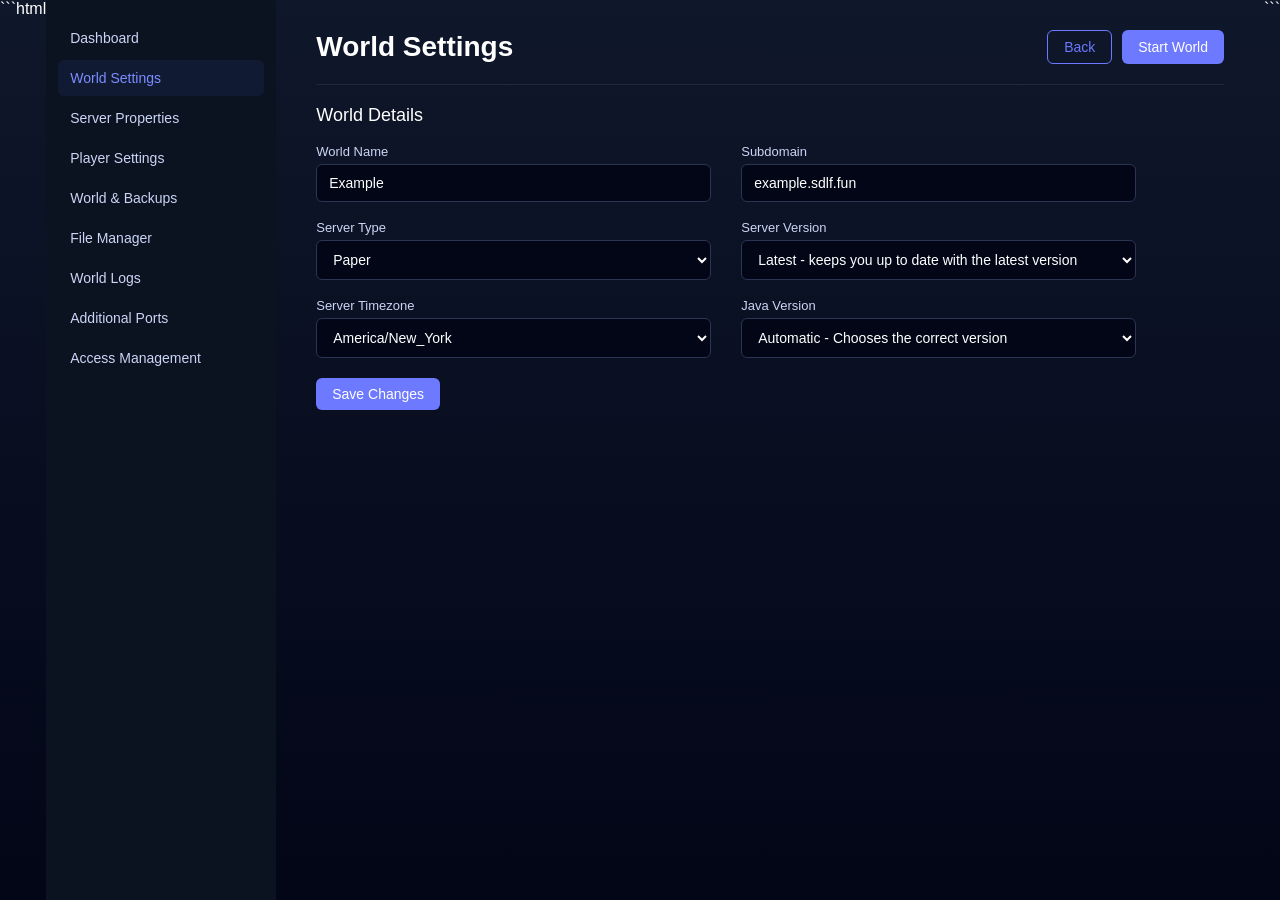
==== custombg.html @ c8bd960c "Create custombg.html" ====
```html
<!DOCTYPE html>
<html lang="en">
<head>
<meta charset="UTF-8">
<meta name="viewport" content="width=device-width, initial-scale=1.0">
<title>World Settings</title>
<style>
*{margin:0;padding:0;box-sizing:border-box;font-family:Segoe UI,sans-serif}
body{background:linear-gradient(180deg,#0f172a,#020617);color:#fff;height:100vh;display:flex}
.sidebar{width:230px;background:#0b1220;padding:20px 12px}
.sidebar ul{list-style:none}
.sidebar li{margin-bottom:4px}
.sidebar a{display:block;padding:10px 12px;border-radius:6px;color:#cbd5f5;text-decoration:none;font-size:14px}
.sidebar a:hover{background:#111a33}
.sidebar .active{background:#111a33;color:#7c8cff}
.main{flex:1;padding:30px 40px}
.topbar{display:flex;justify-content:space-between;align-items:center;margin-bottom:20px}
.title{font-size:28px;font-weight:600}
.btn{padding:8px 16px;border-radius:6px;border:none;font-size:14px;cursor:pointer}
.btn-outline{background:transparent;border:1px solid #6d79ff;color:#6d79ff}
.btn-primary{background:#6d79ff;color:#fff}
.top-buttons{display:flex;gap:10px}
.divider{height:1px;background:#1e293b;margin-bottom:20px}
.section-title{font-size:18px;margin-bottom:18px}
.form-grid{display:grid;grid-template-columns:1fr 1fr;gap:18px 30px;max-width:820px}
.form-group{display:flex;flex-direction:column}
label{font-size:13px;margin-bottom:5px;color:#cbd5f5}
input,select{padding:10px 12px;border-radius:6px;border:1px solid #2a3553;background:#020617;color:#fff;font-size:14px}
input:focus,select:focus{border-color:#6d79ff;outline:none}
.save-btn{margin-top:20px}
@media(max-width:900px){.form-grid{grid-template-columns:1fr}.sidebar{display:none}}
</style>
</head>
<body>

<div class="sidebar">
<ul>
<li><a href="#">Dashboard</a></li>
<li><a href="#" class="active">World Settings</a></li>
<li><a href="#">Server Properties</a></li>
<li><a href="#">Player Settings</a></li>
<li><a href="#">World & Backups</a></li>
<li><a href="#">File Manager</a></li>
<li><a href="#">World Logs</a></li>
<li><a href="#">Additional Ports</a></li>
<li><a href="#">Access Management</a></li>
</ul>
</div>

<div class="main">
<div class="topbar">
<div class="title">World Settings</div>
<div class="top-buttons">
<button class="btn btn-outline">Back</button>
<button class="btn btn-primary">Start World</button>
</div>
</div>

<div class="divider"></div>

<div class="section-title">World Details</div>

<div class="form-grid">
<div class="form-group">
<label>World Name</label>
<input type="text" value="Example">
</div>

<div class="form-group">
<label>Subdomain</label>
<input type="text" value="example.sdlf.fun">
</div>

<div class="form-group">
<label>Server Type</label>
<select>
<option>Paper</option>
<option>Spigot</option>
<option>Vanilla</option>
</select>
</div>

<div class="form-group">
<label>Server Version</label>
<select>
<option>Latest - keeps you up to date with the latest version</option>
<option>1.21</option>
<option>1.20.4</option>
<option>1.19.4</option>
</select>
</div>

<div class="form-group">
<label>Server Timezone</label>
<select>
<option>America/New_York</option>
<option>America/Chicago</option>
<option>America/Los_Angeles</option>
<option>UTC</option>
</select>
</div>

<div class="form-group">
<label>Java Version</label>
<select>
<option>Automatic - Chooses the correct version</option>
<option>Java 21</option>
<option>Java 17</option>
<option>Java 8</option>
</select>
</div>
</div>

<button class="btn btn-primary save-btn">Save Changes</button>

</div>

</body>
</html>
```
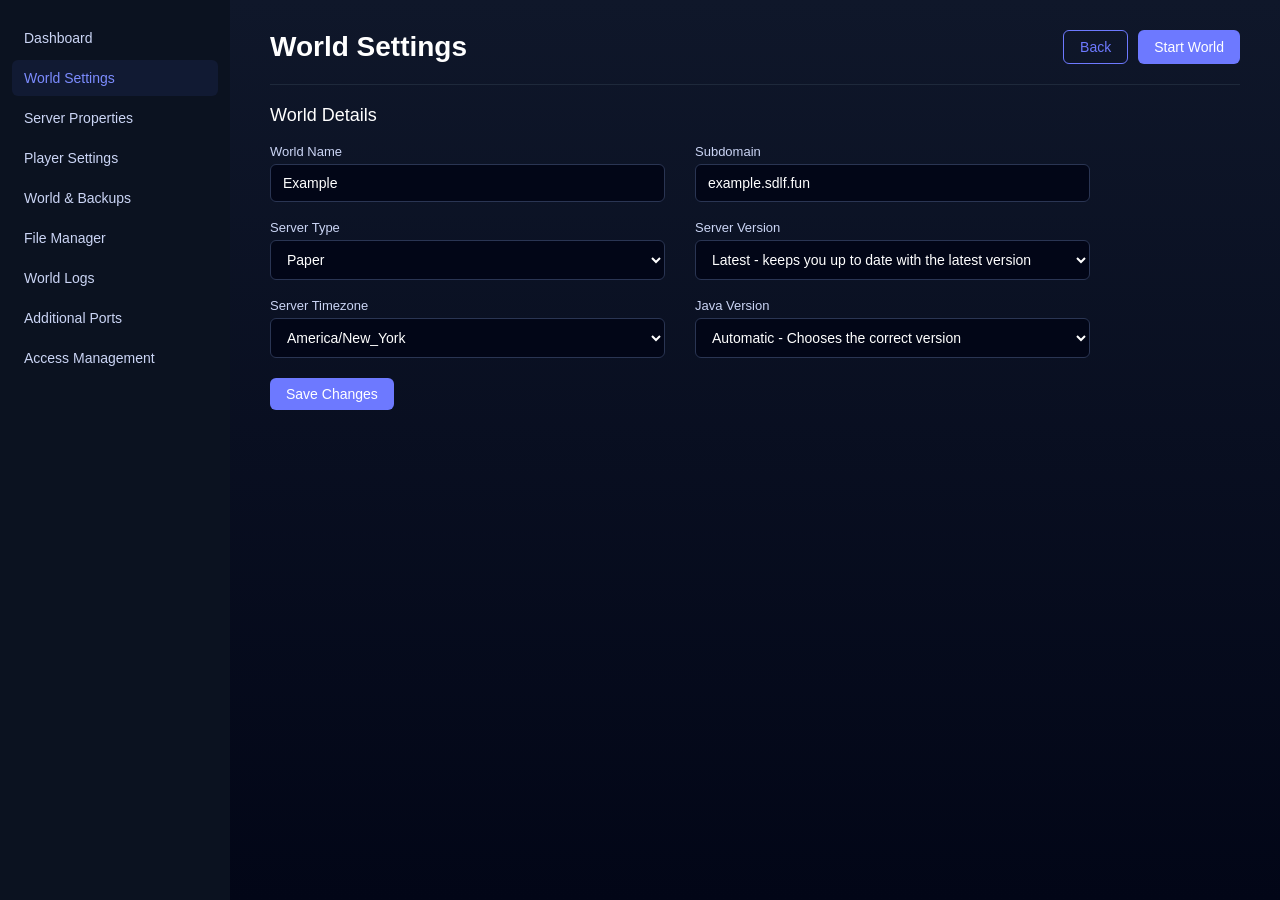
==== commit d9c316f3: "Update custombg.html" ====
--- a/custombg.html
+++ b/custombg.html
@@ -1,4 +1,3 @@
-```html
 <!DOCTYPE html>
 <html lang="en">
 <head>
@@ -118,4 +117,3 @@
 
 </body>
 </html>
-```
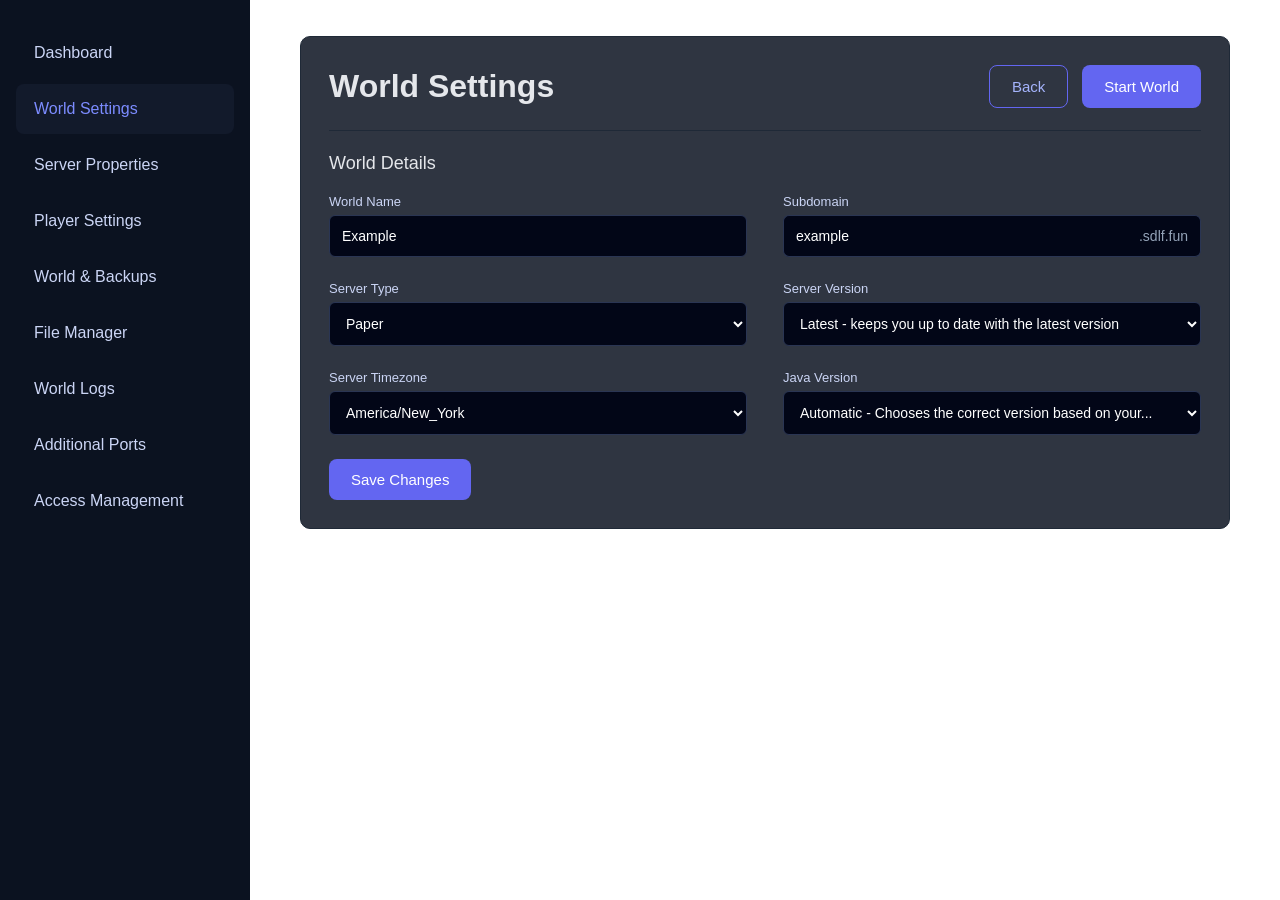
==== commit 6ca42abc: "Update custombg.html" ====
--- a/custombg.html
+++ b/custombg.html
@@ -2,76 +2,194 @@
 <html lang="en">
 <head>
 <meta charset="UTF-8">
-<meta name="viewport" content="width=device-width, initial-scale=1.0">
 <title>World Settings</title>
+<meta name="viewport" content="width=device-width,initial-scale=1">
 <style>
-*{margin:0;padding:0;box-sizing:border-box;font-family:Segoe UI,sans-serif}
-body{background:linear-gradient(180deg,#0f172a,#020617);color:#fff;height:100vh;display:flex}
-.sidebar{width:230px;background:#0b1220;padding:20px 12px}
-.sidebar ul{list-style:none}
-.sidebar li{margin-bottom:4px}
-.sidebar a{display:block;padding:10px 12px;border-radius:6px;color:#cbd5f5;text-decoration:none;font-size:14px}
-.sidebar a:hover{background:#111a33}
-.sidebar .active{background:#111a33;color:#7c8cff}
-.main{flex:1;padding:30px 40px}
-.topbar{display:flex;justify-content:space-between;align-items:center;margin-bottom:20px}
-.title{font-size:28px;font-weight:600}
-.btn{padding:8px 16px;border-radius:6px;border:none;font-size:14px;cursor:pointer}
-.btn-outline{background:transparent;border:1px solid #6d79ff;color:#6d79ff}
-.btn-primary{background:#6d79ff;color:#fff}
-.top-buttons{display:flex;gap:10px}
-.divider{height:1px;background:#1e293b;margin-bottom:20px}
-.section-title{font-size:18px;margin-bottom:18px}
-.form-grid{display:grid;grid-template-columns:1fr 1fr;gap:18px 30px;max-width:820px}
-.form-group{display:flex;flex-direction:column}
-label{font-size:13px;margin-bottom:5px;color:#cbd5f5}
-input,select{padding:10px 12px;border-radius:6px;border:1px solid #2a3553;background:#020617;color:#fff;font-size:14px}
-input:focus,select:focus{border-color:#6d79ff;outline:none}
-.save-btn{margin-top:20px}
-@media(max-width:900px){.form-grid{grid-template-columns:1fr}.sidebar{display:none}}
+*{margin:0;padding:0;box-sizing:border-box;font-family:Inter,Segoe UI,sans-serif}
+
+body{
+background:url("https://i.ytimg.com/vi/WVkRC6iBWJ0/maxresdefault.jpg") center/cover no-repeat fixed;
+color:#e5e7eb;
+display:flex;
+height:100vh
+}
+
+.sidebar{
+width:250px;
+padding:28px 16px;
+background:#0b1220
+}
+
+.sidebar a{
+display:block;
+color:#cbd5f5;
+text-decoration:none;
+padding:16px 18px;
+border-radius:8px;
+font-size:16px;
+margin-bottom:6px
+}
+
+.sidebar a:hover{background:#121a2b}
+.sidebar .active{background:#121a2b;color:#7c8cff}
+
+.main{
+flex:1;
+padding:36px 50px
+}
+
+.panel{
+background:rgba(11,18,32,.85);
+border:1px solid #1f2937;
+border-radius:10px;
+padding:28px;
+backdrop-filter:blur(6px)
+}
+
+.top{
+display:flex;
+justify-content:space-between;
+align-items:center;
+margin-bottom:18px
+}
+
+h1{font-size:32px;font-weight:600}
+
+.actions{display:flex;gap:14px}
+
+.btn{
+padding:12px 22px;
+border-radius:8px;
+font-size:15px;
+cursor:pointer
+}
+
+.outline{
+background:transparent;
+border:1px solid #6366f1;
+color:#a5b4fc
+}
+
+.primary{
+background:#6366f1;
+border:none;
+color:#fff
+}
+
+.divider{
+height:1px;
+background:#1f2937;
+margin:22px 0
+}
+
+.section{
+font-size:18px;
+margin-bottom:20px
+}
+
+.grid{
+display:grid;
+grid-template-columns:1fr 1fr;
+gap:24px 36px;
+max-width:900px
+}
+
+.group{display:flex;flex-direction:column}
+
+label{
+font-size:13px;
+color:#cbd5f5;
+margin-bottom:6px
+}
+
+input,select{
+background:#020617;
+border:1px solid #2a3553;
+color:#fff;
+padding:12px 12px;
+border-radius:6px;
+font-size:14px
+}
+
+input:focus,select:focus{
+outline:none;
+border-color:#6366f1
+}
+
+.subdomain{display:flex}
+
+.subdomain input{
+border-top-right-radius:0;
+border-bottom-right-radius:0;
+border-right:none;
+flex:1
+}
+
+.suffix{
+background:#020617;
+border:1px solid #2a3553;
+border-left:none;
+padding:12px 12px;
+border-top-right-radius:6px;
+border-bottom-right-radius:6px;
+color:#94a3b8;
+font-size:14px
+}
+
+.save{margin-top:24px}
+
+@media(max-width:900px){
+.grid{grid-template-columns:1fr}
+.sidebar{display:none}
+}
 </style>
 </head>
 <body>
 
 <div class="sidebar">
-<ul>
-<li><a href="#">Dashboard</a></li>
-<li><a href="#" class="active">World Settings</a></li>
-<li><a href="#">Server Properties</a></li>
-<li><a href="#">Player Settings</a></li>
-<li><a href="#">World & Backups</a></li>
-<li><a href="#">File Manager</a></li>
-<li><a href="#">World Logs</a></li>
-<li><a href="#">Additional Ports</a></li>
-<li><a href="#">Access Management</a></li>
-</ul>
+<a href="#">Dashboard</a>
+<a href="#" class="active">World Settings</a>
+<a href="#">Server Properties</a>
+<a href="#">Player Settings</a>
+<a href="#">World & Backups</a>
+<a href="#">File Manager</a>
+<a href="#">World Logs</a>
+<a href="#">Additional Ports</a>
+<a href="#">Access Management</a>
 </div>
 
 <div class="main">
-<div class="topbar">
-<div class="title">World Settings</div>
-<div class="top-buttons">
-<button class="btn btn-outline">Back</button>
-<button class="btn btn-primary">Start World</button>
+
+<div class="panel">
+
+<div class="top">
+<h1>World Settings</h1>
+<div class="actions">
+<button class="btn outline">Back</button>
+<button class="btn primary">Start World</button>
 </div>
 </div>
 
 <div class="divider"></div>
 
-<div class="section-title">World Details</div>
-
-<div class="form-grid">
-<div class="form-group">
+<div class="section">World Details</div>
+
+<div class="grid">
+
+<div class="group">
 <label>World Name</label>
-<input type="text" value="Example">
-</div>
-
-<div class="form-group">
+<input value="Example">
+</div>
+
+<div class="group">
 <label>Subdomain</label>
-<input type="text" value="example.sdlf.fun">
-</div>
-
-<div class="form-group">
+<div class="subdomain">
+<input value="example">
+<div class="suffix">.sdlf.fun</div>
+</div>
+</div>
+
+<div class="group">
 <label>Server Type</label>
 <select>
 <option>Paper</option>
@@ -80,7 +198,7 @@
 </select>
 </div>
 
-<div class="form-group">
+<div class="group">
 <label>Server Version</label>
 <select>
 <option>Latest - keeps you up to date with the latest version</option>
@@ -90,7 +208,7 @@
 </select>
 </div>
 
-<div class="form-group">
+<div class="group">
 <label>Server Timezone</label>
 <select>
 <option>America/New_York</option>
@@ -100,18 +218,21 @@
 </select>
 </div>
 
-<div class="form-group">
+<div class="group">
 <label>Java Version</label>
 <select>
-<option>Automatic - Chooses the correct version</option>
+<option>Automatic - Chooses the correct version based on your...</option>
 <option>Java 21</option>
 <option>Java 17</option>
 <option>Java 8</option>
 </select>
 </div>
-</div>
-
-<button class="btn btn-primary save-btn">Save Changes</button>
+
+</div>
+
+<button class="btn primary save">Save Changes</button>
+
+</div>
 
 </div>
 
